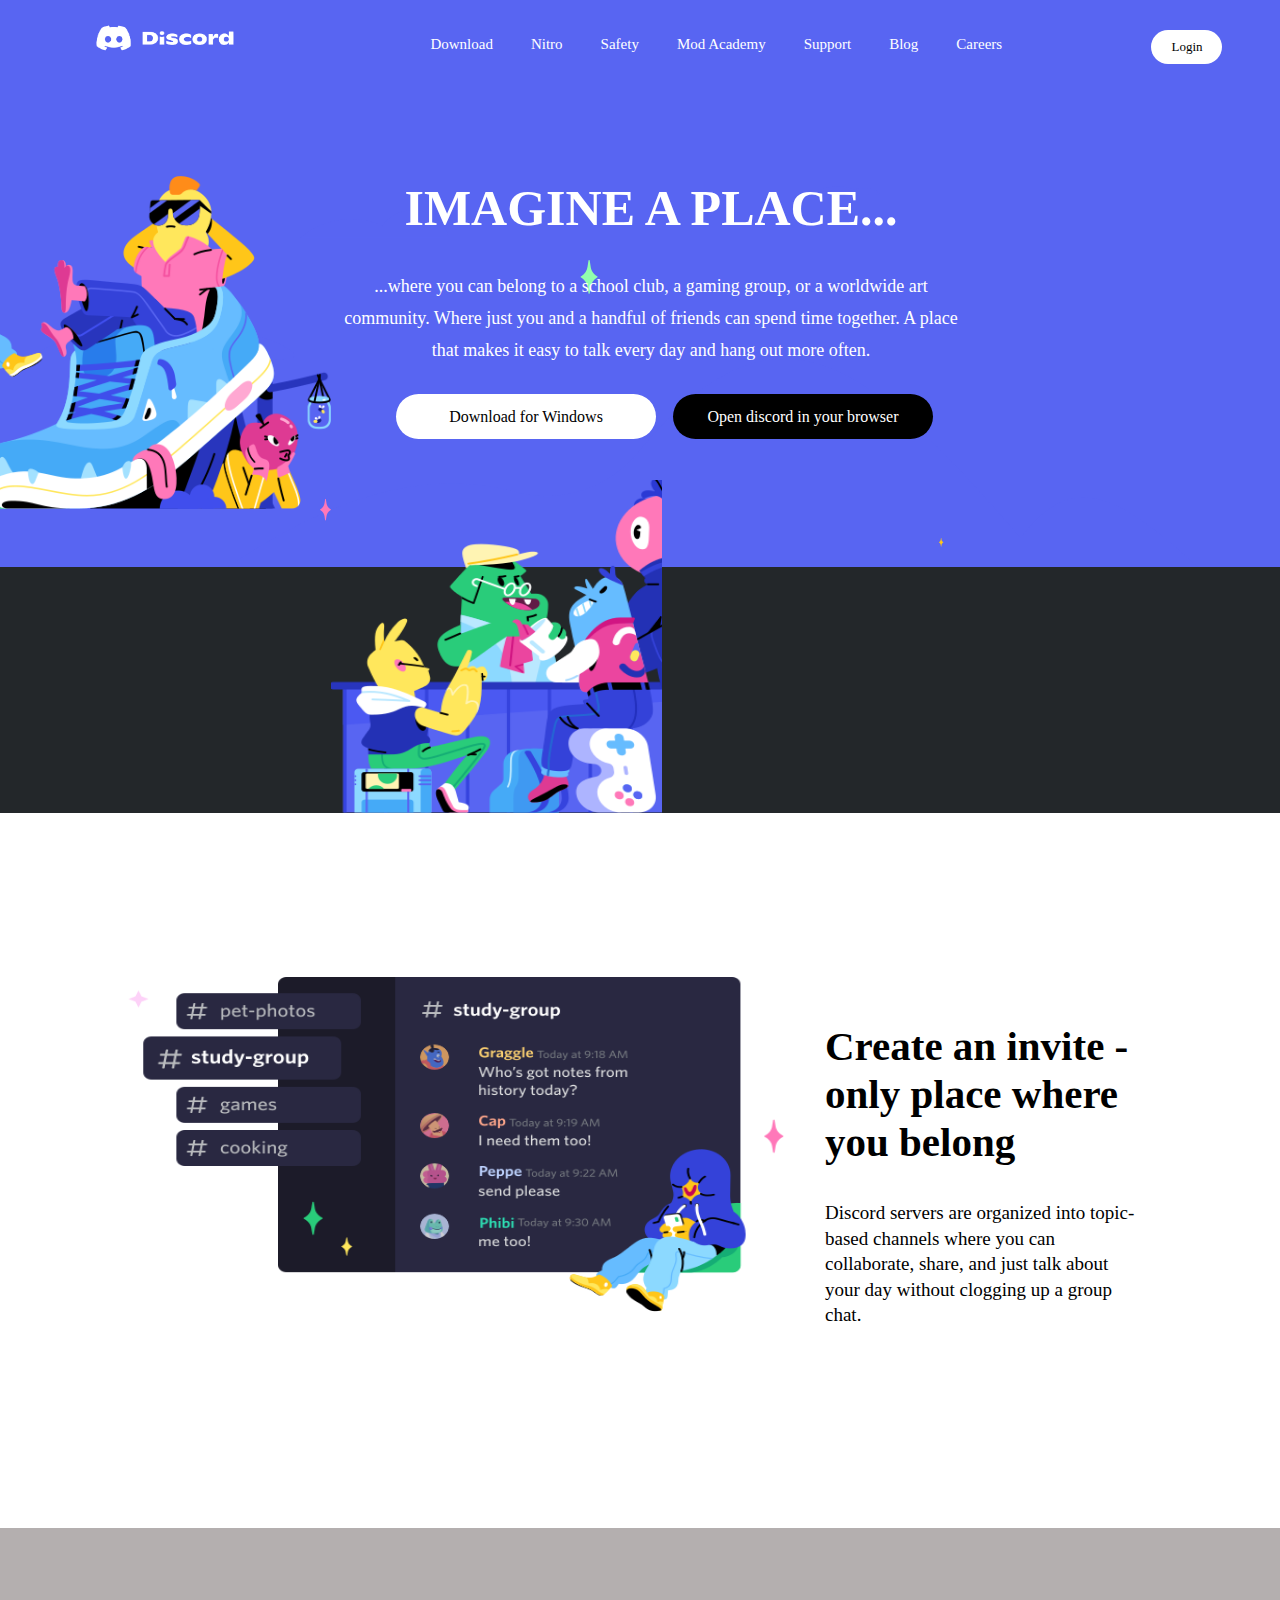
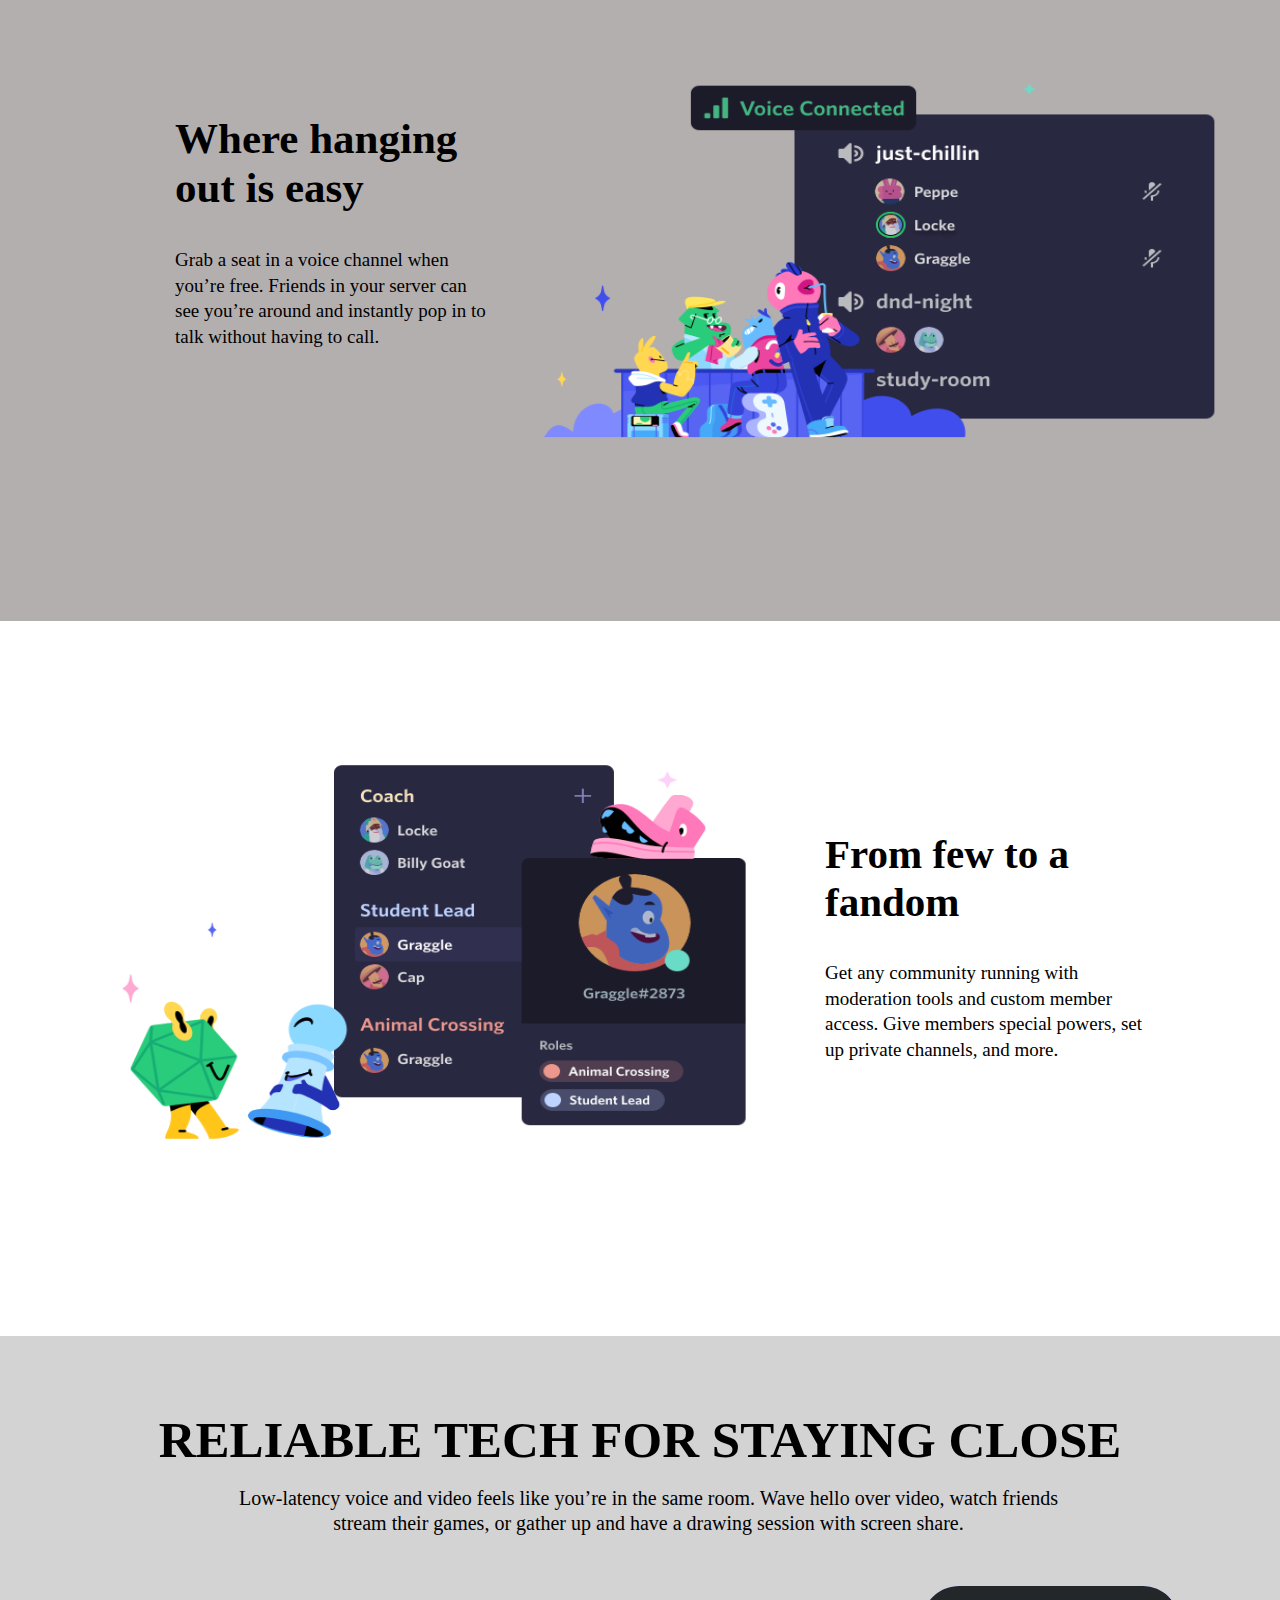
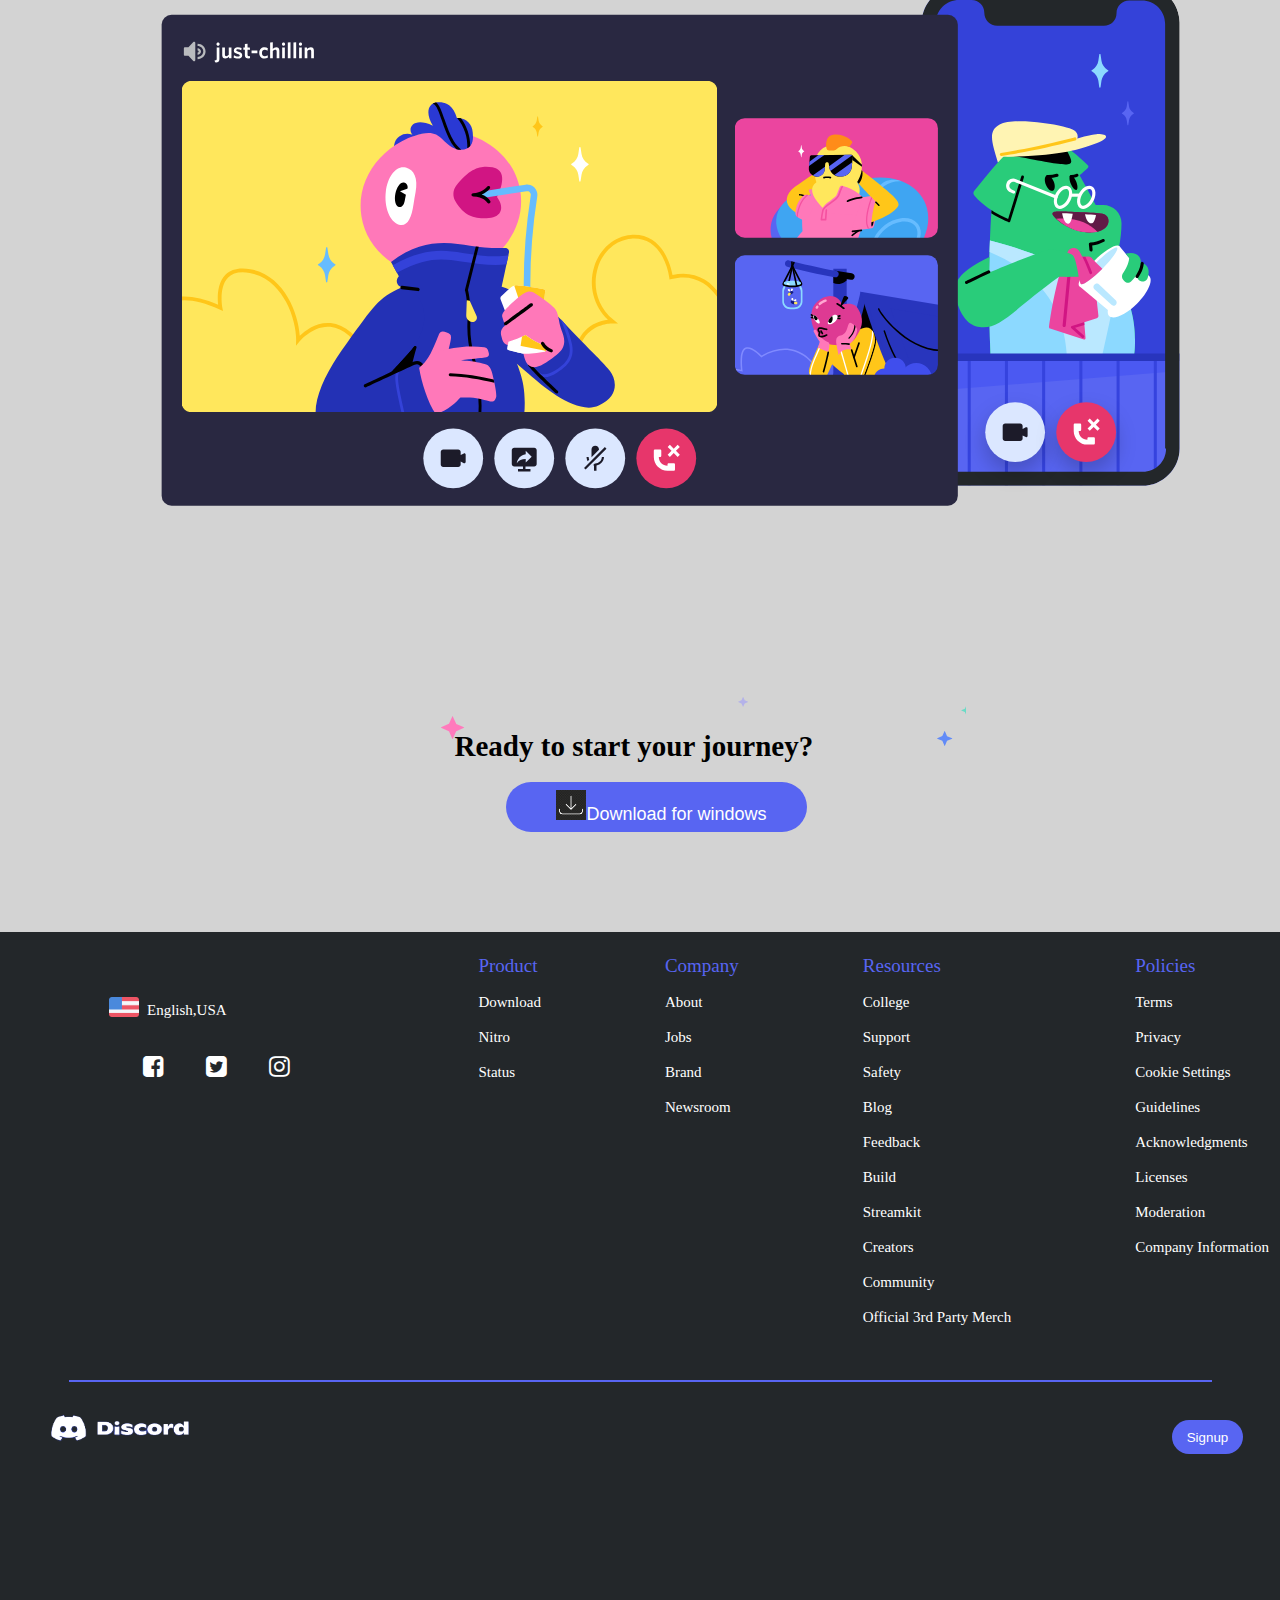
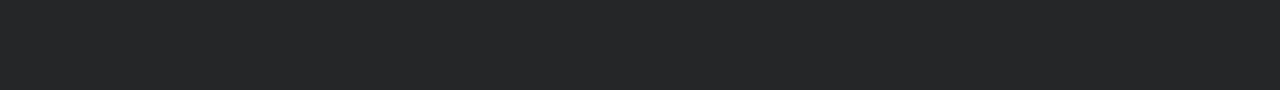
==== index.html @ 0ca946af "Add files via upload" ====
<!DOCTYPE html>
<html lang="en">
<head>
    <meta charset="UTF-8">
    <meta name="viewport" content="width=device-width, initial-scale=1.0">
    <title>Discord</title>
    <link rel="stylesheet" href="style.css" type="text/css">
    <link rel="icon" href="discordicon-removebg-preview.png">
    <link rel="stylesheet" href="https://cdnjs.cloudflare.com/ajax/libs/font-awesome/4.7.0/css/font-awesome.min.css">
    <!-- <link rel="stylesheet" href="https://cdnjs.cloudflare.com/ajax/libs/font-awesome/5.15.3/css/all.min.css"> -->

</head>
<body>
    <section id="sec1">
        <div class="header">
            <div class="menu">
                <div class="logo">
                 <a href="">   <img src="Discord-logo-removebg-preview.png" alt=""></a>
                </div>
                <div class="menulist">
                    <ul>
                        <!-- <li><a href="">Home</a></li> -->
                        <li><a href="">Download</a></li>
                        <li><a href="">Nitro</a></li>
                        <li><a href="">Safety</a></li>
                        <li><a href="">Mod Academy</a></li>
                        <li><a href=""> Support</a></li>
                        <li><a href="">Blog</a></li>
                        <li><a href="">Careers</a></li>
                    </ul>
                </div>
                <div class="login">
                    <button><a href="">Login</a></button>
                </div>
                
            </div>
        </div>
        <div class="headbody">
                 <img src="pic1 crop(1).png" alt="" class="headbodyimg">

        <div class="notes">
            <h1>IMAGINE A PLACE...</h1>
            <p>...where you can belong to a school club, a gaming group, or a worldwide art community. Where just you and a handful of friends can spend time together. A place that makes it easy to talk every day and hang out more often.</p>
            <button class="downloadbutton">
                <a href=""> Download for Windows</a>
                <button class="openbutton"><a href="">Open discord in your browser</a></button>
            </button>
        </div>
        <div>
            <img src="pic2 crop(1).png" alt="" class="headbodyimg">
        </div>
    </div>
    </section>
    <section id="sec2">
        <div class="sec2img">
            <img src="sec3.png" alt="">
        </div>
        <div class="sec2text">
            <h2>Create an invite - only place where you belong</h2>
            <p>Discord servers are organized into topic-based channels where you can collaborate, share, and just talk about your day without clogging up a group chat.</p>
        </div>
    </section>
    <section id="sec3">
        <div class="sec3text">
            <h2>
                Where hanging out is easy 
            </h2>
            <p>Grab a seat in a voice channel when you’re free. Friends in your server can see you’re around and instantly pop in to talk without having to call.</p>
        </div>
        <div class="sec3img">
            <img src="img5.png" alt="" class="headbodyimg">
        </div>
    </section>
    <section id="sec4">
        <div class="sec2img">
            <img src="img4.png" alt="">
        </div>
        <div class="sec2text">
            <h2>From few to a fandom</h2>
            <p>Get any community running with moderation tools and custom member access. Give members special powers, set up private channels, and more.</p>
        </div>
    </section>
    <section id="sec5">
        <div class="sec5txt">
            <h1>RELIABLE TECH FOR STAYING CLOSE</h1>
            <p>Low-latency voice and video feels like you’re in the same room. Wave hello over video, watch friends stream their games, or gather up and have a drawing session with screen share.</p>
        </div>
        <div class="sec5img">
            <img src=" 98ea5b9e92e304c7d352ac462996adc5.svg" alt="">
        </div>
        <div class="sparkles">
         <h3>
            Ready to start your journey?</h3>
       
        <button class="btn1"><a href=""><img src="downloadicon3.png" alt="icon">Download for windows</a></button>
    </div></section>
    <section id="sec6">
        <div  class="about">
                <div class="icons">
                    <ol>
                        <li><img src="usaflag.png" alt="" style="width:30px; height:20px;"></li>
                        <li>English,USA</li>
                    </ol>
                    <ol>
                        <li><i class="fa fa-facebook-square" style="font-size:24px"></i></li>
                        <li><i class="fa fa-twitter-square" style="font-size:24px"></i></li>
                        <li>
                            <i class="fa fa-instagram" style="font-size:24px"></i>
                        </li>
                        <li><i class="fab fa-youtube mr-0" aria-hidden="true"></i></li>
                    </ol>
                </div>

        </div>
        <ul>
            <li><a href="" class="fthead">Product</a></li>
            <li><a href="">Download</a></li>
            <li><a href="">Nitro</a></li>
            <li><a href="">Status</a></li>
        </ul>
        <ul>
            <li><a href="" class="fthead">Company</a></li>
            <li><a href="">About</a></li>
            <li><a href="">Jobs</a></li>
            <li><a href="">Brand</a></li>
            <li><a href="">Newsroom</a></li>
        </ul>
        <ul>
            <li><a href="" class="fthead">Resources</a></li>
            <li><a href="">College</a></li>
            <li><a href="">Support</a></li>
            <li><a href="">Safety</a></li>
            <li><a href="">Blog</a></li>
            <li><a href="">Feedback</a></li>
            <li><a href="">Build</a></li>
            <li><a href="">Streamkit</a></li>
            <li><a href="">Creators</a></li>
            <li><a href="">Community</a></li>
            <li><a href="">Official 3rd Party Merch</a></li>
        </ul>
        <ul>
            <li><a href="" class="fthead">Policies</a></li>
            <li><a href="">Terms</a></li>
            <li><a href="">Privacy</a></li>
            <li><a href="">Cookie Settings</a></li>
            <li><a href="">Guidelines</a></li> <!-- Fixed the closing </a> tag here -->
            <li><a href="">Acknowledgments</a></li>
            <li><a href="">Licenses</a></li>
            <li><a href="">Moderation</a></li>
            <li><a href="">Company Information</a></li>
        </ul>
    </section>
    <hr>
    <section id="foot">
        <div class="logo">
            <img src="Discord-logo-removebg-preview.png" alt="">
        </div>
        <div class="signup">
            <button><a href="">Signup</a></button>
        </div>
    </section>
</body>
</html>
---- style.css ----
@font-face {
    font-family: Uni Sans Heavy;
    src: url('uni-sans\Uni Sans Heavy Italic.otf');
}

body{
    margin: 0;
    padding: 0;
    background-color:#23272a;
}

#sec1{
    background-color: #5865f2;
    width: 100%;
    height: 567px;
    /* display: flex; */
    background-image: url('pic3.png');
}
.header{
    width: 100%;
    margin-left: 45px;
}
.menu
{
    display: flex;
    width: 100%;
    height: 100px;
    
}
.logo{
    width: 20%;
    height: 100px;
    margin-top: 1px;
    margin-left: 50px;
}
.logo img{
    width: 140px;
    height: 74px;
    float: left;
}
.menulist
{

    width: 100%;
    height: inherit;
    display: inline;
    margin-left: 25px;
    margin-top: 15px;

}
.menulist ul{
    /* display: inline; */

}
.menulist li{
    list-style-type: none;
    display: inline;
    padding-left: 30px;

}
a{
    color: #fff;
    text-decoration: none;
}
.login{
    width: 25%;
    margin-top: 30px;
    margin-left: 13px;
}
.login button{
    border-radius: 80px;
    background-color: #fff;
    border-style: none;
    width: 71px;
    height: 34px;
    /* background-color: transparent; */
    margin-left: 32px;

}
.login a{
    color: black;
    font-size: 13px;
    font-family:  Uni Sans Heavy;
}

.login a:hover{
    color: #5865f2;
}
.headbody{
    width: 100%;
    margin-top: 35px;
    height: 500px;
    margin-left: 0;

    display: block;
}
/* .headbodyimgdiv{
    width: 331px;
    height: 296px;
    background-color: brown;
    float: left;
} */
.headbodyimg{
    width: 331px;
    height: 333px;
    background-color: transparent;
    float: left;
    margin-top: 41px;

}
.notes{
    margin-top: 10px;
    width: 50%;
    float: left;
}
.notes h1{
    text-align: center;
    color: #fff;
    font-variant: small-caps;
    font-family:  Uni Sans Heavy;
    font-weight: bold;
    font-size: 50px;
}
.notes p{
    color: #fff;
    font-size: 18px;
    text-align: center;
    line-height: 32px;
    font-family:  Uni Sans Heavy;
    
}
.downloadbutton{
    border-radius: 48px;
    background-color: #fff;
    float: left;
    margin-left: 65px;
    margin-top: inherit;
    height: 45px;
    width: 260px;
    border-style: none;
}
.downloadbutton a{
    padding: 7px 15px ;
    color:#000;
    font-size: 16px;
    font-family:  Uni Sans Heavy;
}
.downloadbutton a:hover{
    color: #5865f2;
}
.openbutton{

    border-radius: 59px;
    background-color: #000;
    margin-left: 17px;
    margin-top: inherit;
    height: 45px;
    width: 260px;
    border-style: none;
}
.openbutton a{
    padding: 7px 15px ;
    color:#fff;
    font-size: 16px;
    font-family:  Uni Sans Heavy;
}
.openbutton:hover{
    background-color: #23272a;
}
#sec2{
    width: 100%;
    background-color: #fff;
    display: flex;
}
.sec2img{
    width: 50%;
    height: 540px;
    margin-top: 10px;
    margin-left: 10px;
    float: left;
   
}
.sec2img img{
    width: 703px;
    height: 396px;
    margin-left: 100px;
    margin-top: 118px;
}
.sec2text
{
    display: inline-block;
    width: 25%;
    height: 540px;
    margin-top: 175px;
    margin-left: 175px;
    margin-right: 104px;
}
.sec2text h2{
    font-weight: bold;
    font-size: 41px;
    font-family:  Uni Sans Heavy;

}
.sec2text p{
    text-align: left;
    line-height: 25.5px;
    font-size: 19px;
    font-family:  Uni Sans Heavy;

}
#sec3{
    width: 100%;
    height: 693px;
    background-color:rgb(180, 175, 175);
    display: flex;
}
.sec3text{
    display: inline-block;
    width: 25%;
    height: 540px;
    margin-top: 150px;
    margin-left: 175px;
    margin-right: 104px;
}
.sec3text h2{
    font-weight: bold;
    font-family:  Uni Sans Heavy;
    font-size: 43px;

}
.sec3text p{
    text-align: left;
    line-height: 25.5px;
    font-size: 19px;
    font-family:  Uni Sans Heavy;
}
.sec3img{
    width: 50%;
    height: 540px;
    margin-top: 10px;
    margin-left: 0px;
}
.sec3img img{
    width: 717px;
    height: 408px;
    margin-left: -71px;
    margin-top: 118px;
}
#sec4{
        width: 100%;
        background-color: #fff;
        display: flex;
}
#sec5{
    width: 100%;
    height:1196px;
    background-color: #D3D3D3;
    margin: 0;
}
.sec5txt{
    text-align: center;
    
}
.sec5txt h1{
    font-family:  Uni Sans Heavy;
    font-variant: small-caps;
    margin-top: 0px;
    padding-top: 75px;
    font-size: 51px;
    margin-bottom: 0;
}
.sec5txt p{
    font-family:  Uni Sans Heavy;
    text-align: CENTER;
    line-height: 24.5px;
    font-size: 20px;
    margin-left: 212px;
    margin-right: 195px;
    margin-top: 17px;
}
.sec5img{
    width: 100%;
    display: block;
    height: 693px;
    margin-top: 0;
}
.sec5img img{
    width: 1089px;
    height: 709px;
    margin-left: 128px;
    margin-top: -63px;
}
.sparkles{
    background-image: url('sparkles.svg');
    background-repeat: no-repeat;
    width: 41%;
    height: 100px;
    margin-left: 441px;
    margin-top: inherit;
    position: relative;
}
.sparkles h3{
    margin-top: 49px;
    font-size: 29px;
    font-family:  Uni Sans Heavy;
    font-weight: bold;
    text-align: center;
    padding-top: 33px;
    margin-right: 139px;
}
.btn1{
    border-radius: 55px;
    background-color: #5865f2;
    float: left;
    margin-left: 65px;
    margin-top: -10px;
    height: 50px;
    width: 301px;
    border-style: none;
}
.btn1 a{
    font-size: 18px;
    margin-left: 10px;
    color: #fff;
}
.btn a:hover{
    background-color: hsl(237, 69%, 69%);;
}
.btn1 img{
    width: 30px;
    height: 30px;
    background-color: transparent;

}

#sec6
{
    width: 100%;
    height:398px;
    background-color: #23272a;
    margin: 0;
    display: flex;

}
.about
{
    width: 28%;
    /* background-color: yellowgreen; */
    height: 398px;
    float: left;
}
ol{
    margin-top: 20px;
    list-style: none;
    display:flex ;
}
ol li i{
background-color: transparent;
padding-left: 34px;
}

.icons{
    width: 70%;
    height: 70%;
    margin-left: 65px;
    margin-top: 61px;
    /* background-color: aqua; */
}
ul{
    float: left;
    list-style: none;
    margin-left: 76px;
   
}
li {
    padding: 4px;
    text-align: left;
    color: #fff;
    line-height: 27px;
    font-size: 15px;
}
li a{
    cursor: pointer;

}
li a:hover{
    text-decoration: underline;
}
.fthead{
    color:#5865f2;
    padding-top: 10px;
    font-size: 19px;
    line-height: 27px;
}
.listul{
    display: flex;
}
hr{
    width: 1141px;
    border-color: #5865f2;
    border-style: solid;
    margin-top:50px;
    bottom: 0;
}
#foot{
    display: flex;
    width: 100%;
    height: 300px;
    background-color: #23272a;
    margin-top: 0;
}
.signup{
    width: 25%;
    margin-top: 30px;
    margin-left: 950px;
}
.signup button{
    border-radius: 80px;
    background-color:#5865f2;
    border-style: none;
    width: 71px;
    height: 34px;
    color: #fff;
    margin-left: 32px;
}
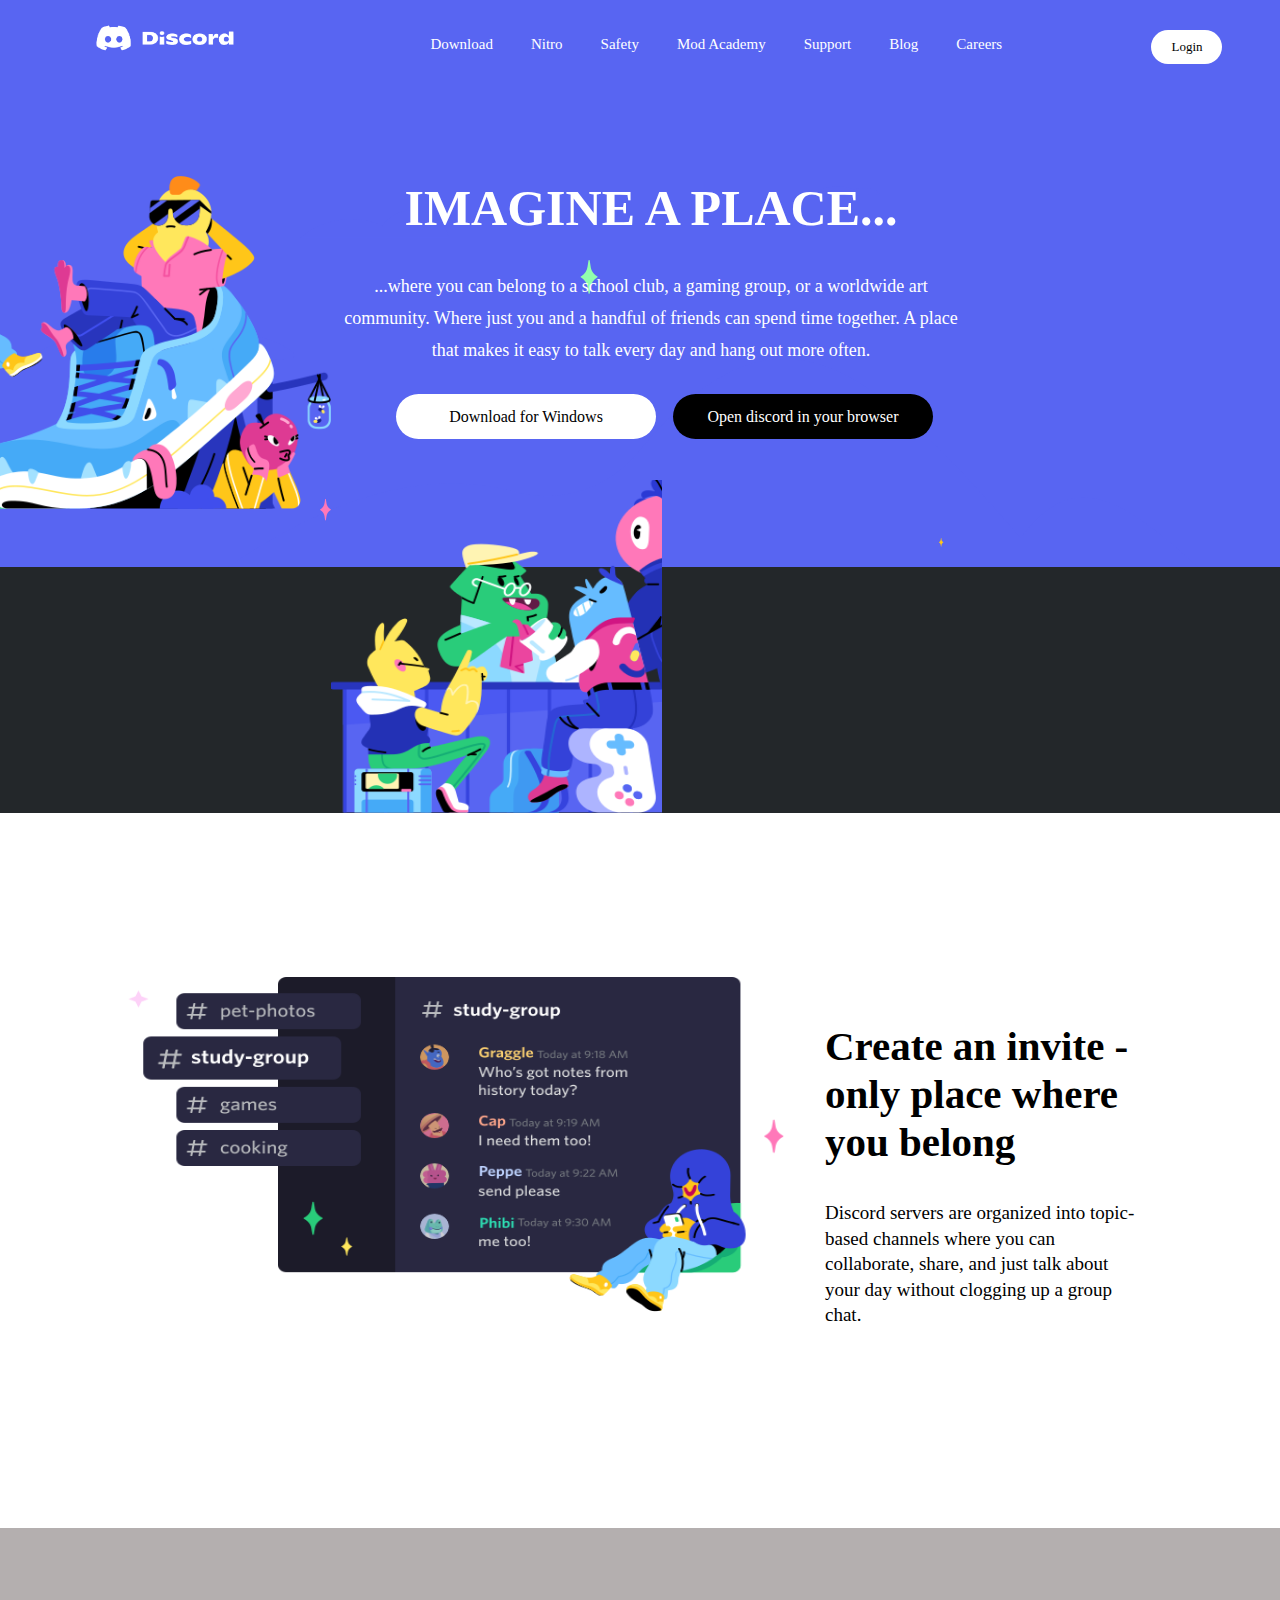
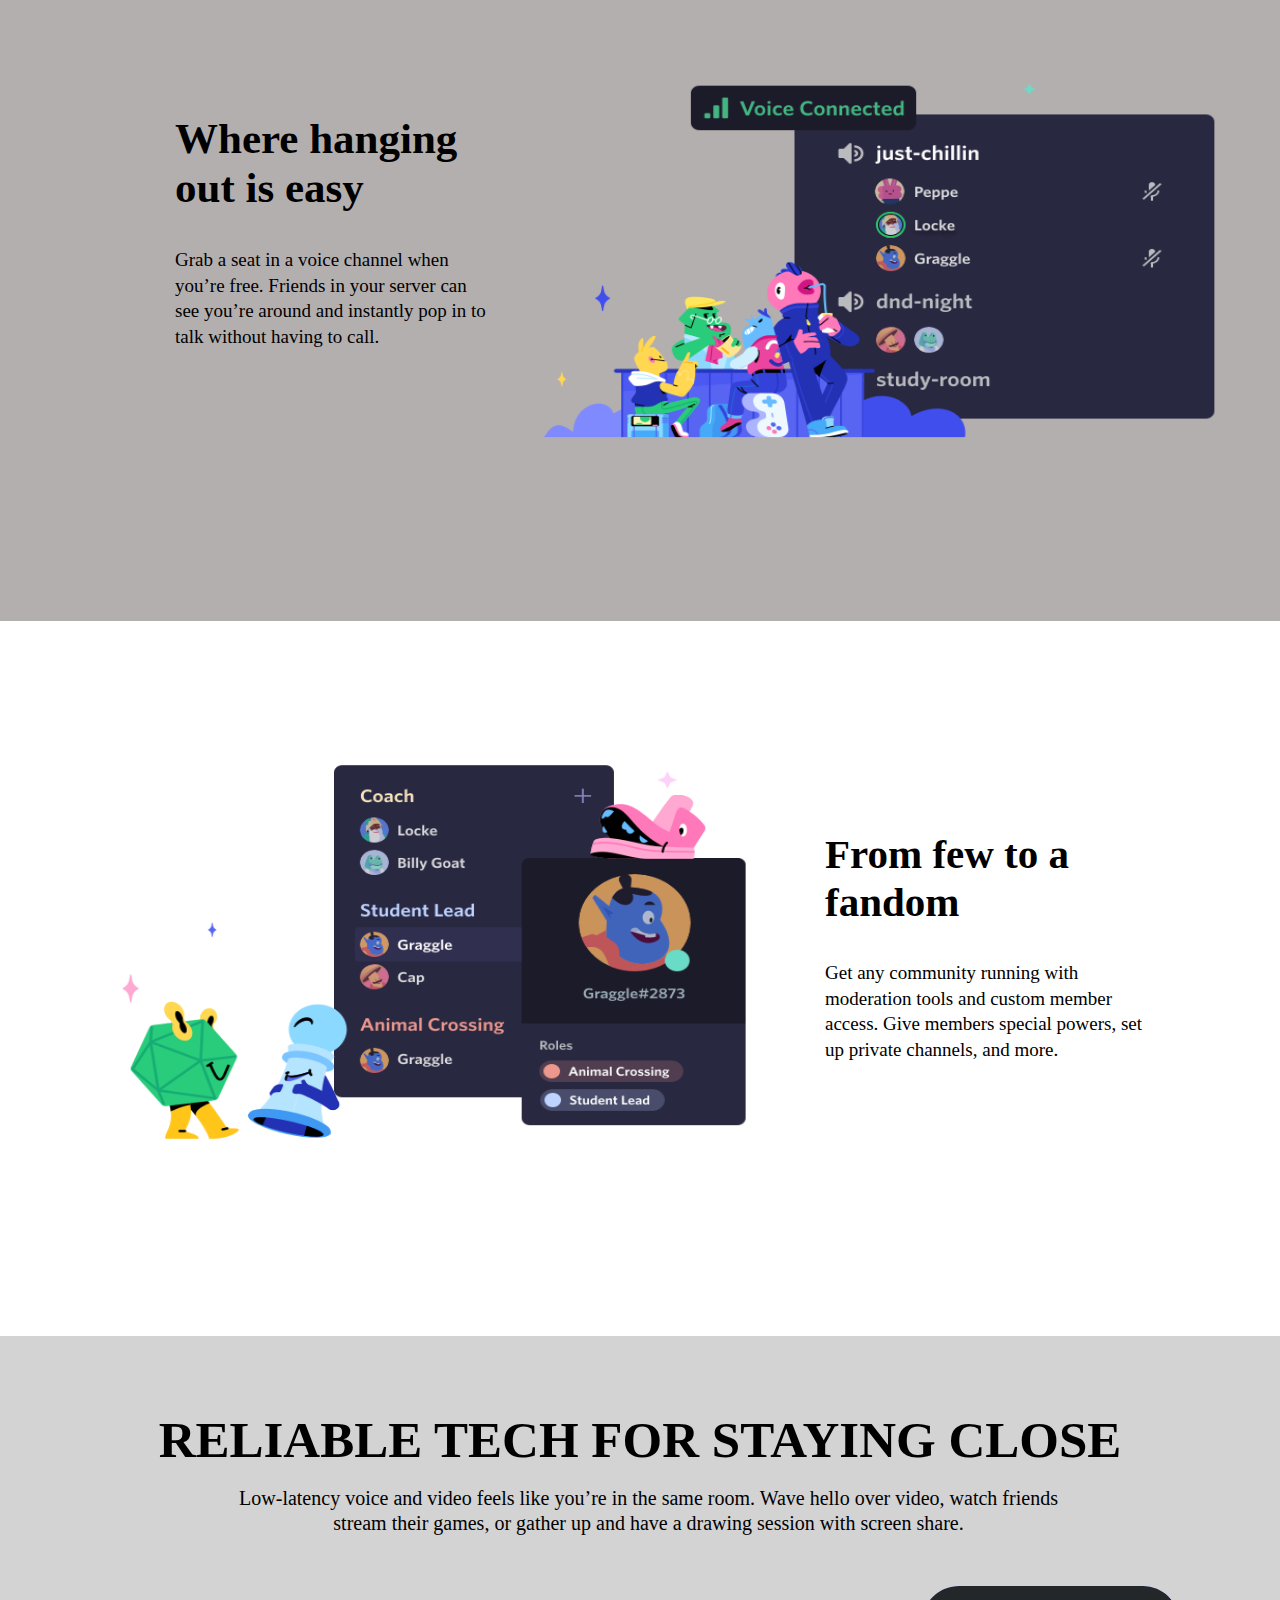
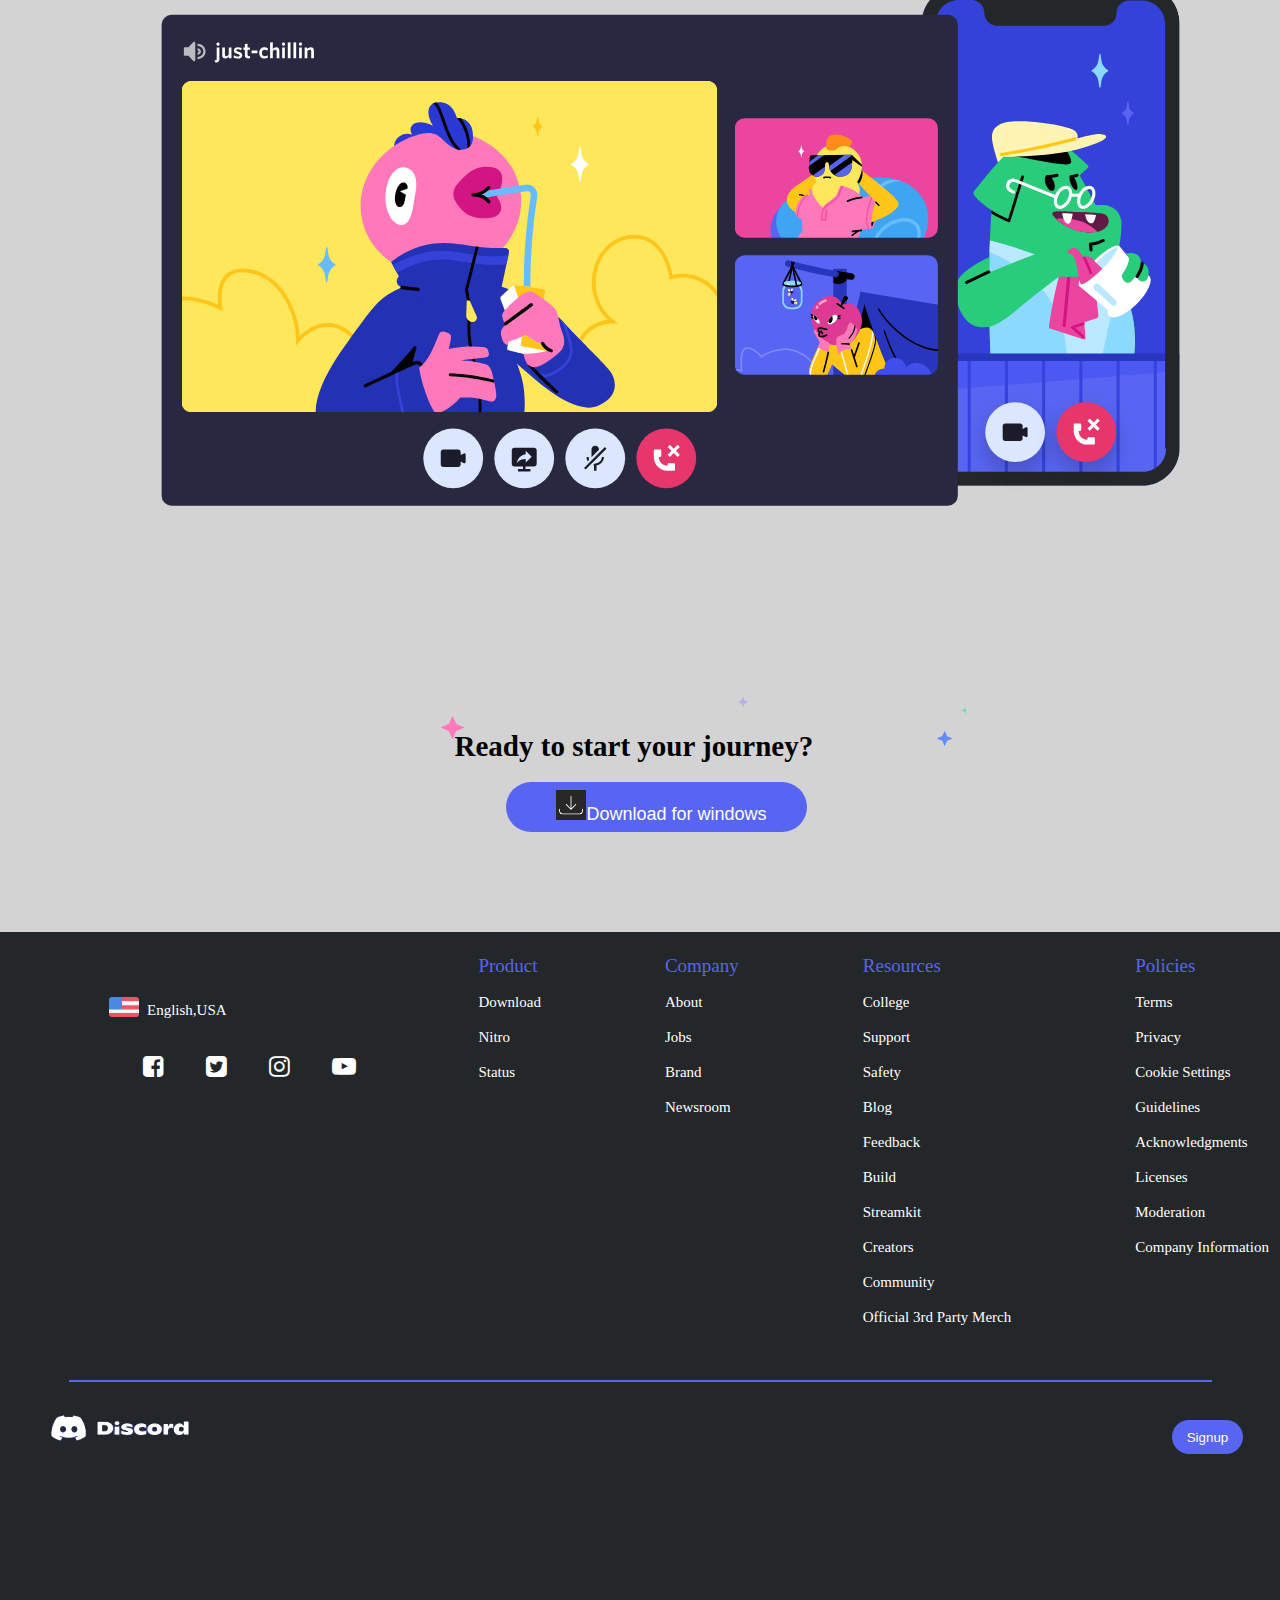
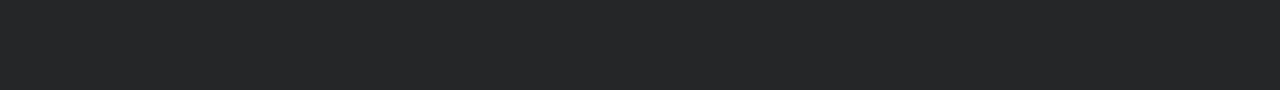
==== commit 13561246: "Add files via upload" ====
--- a/index.html
+++ b/index.html
@@ -107,7 +107,7 @@
                         <li>
                             <i class="fa fa-instagram" style="font-size:24px"></i>
                         </li>
-                        <li><i class="fab fa-youtube mr-0" aria-hidden="true"></i></li>
+                        <li><i class="fa fa-youtube-play" style="font-size:24px"></i></li>
                     </ol>
                 </div>
 
